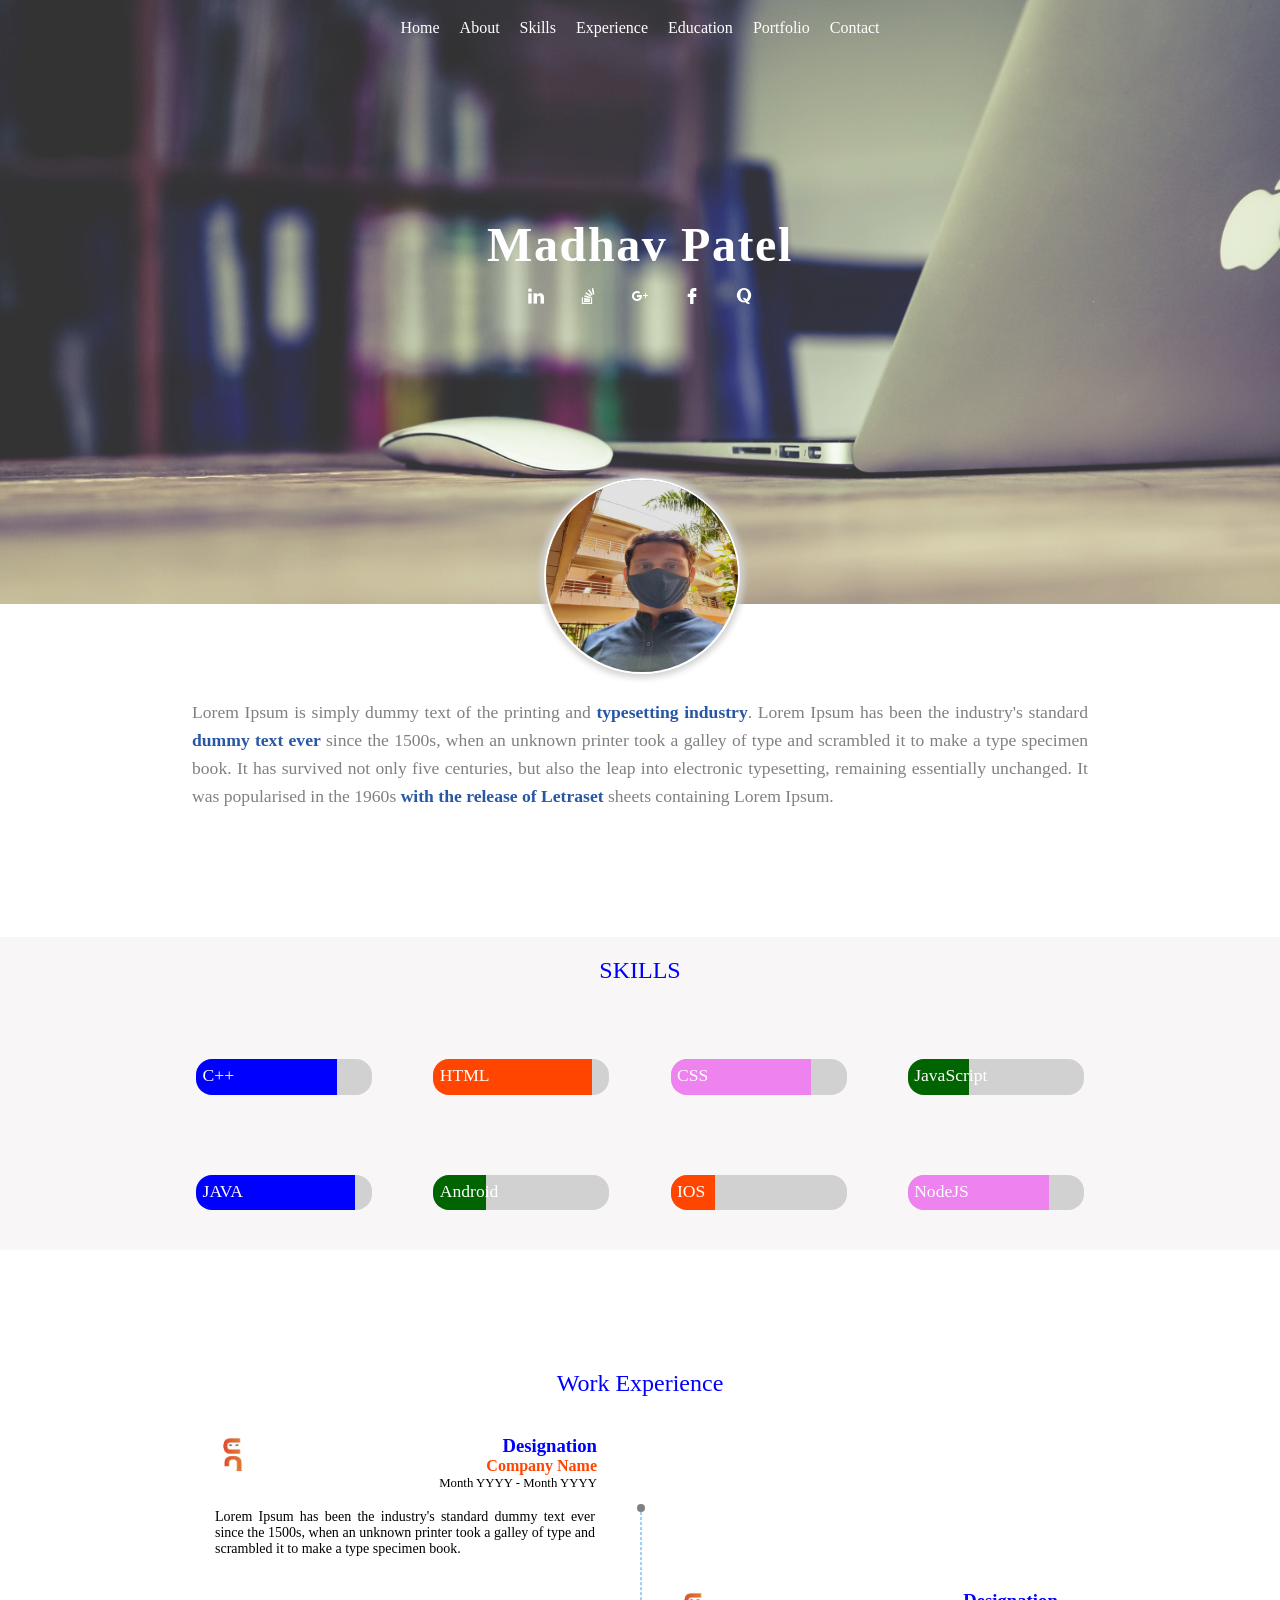
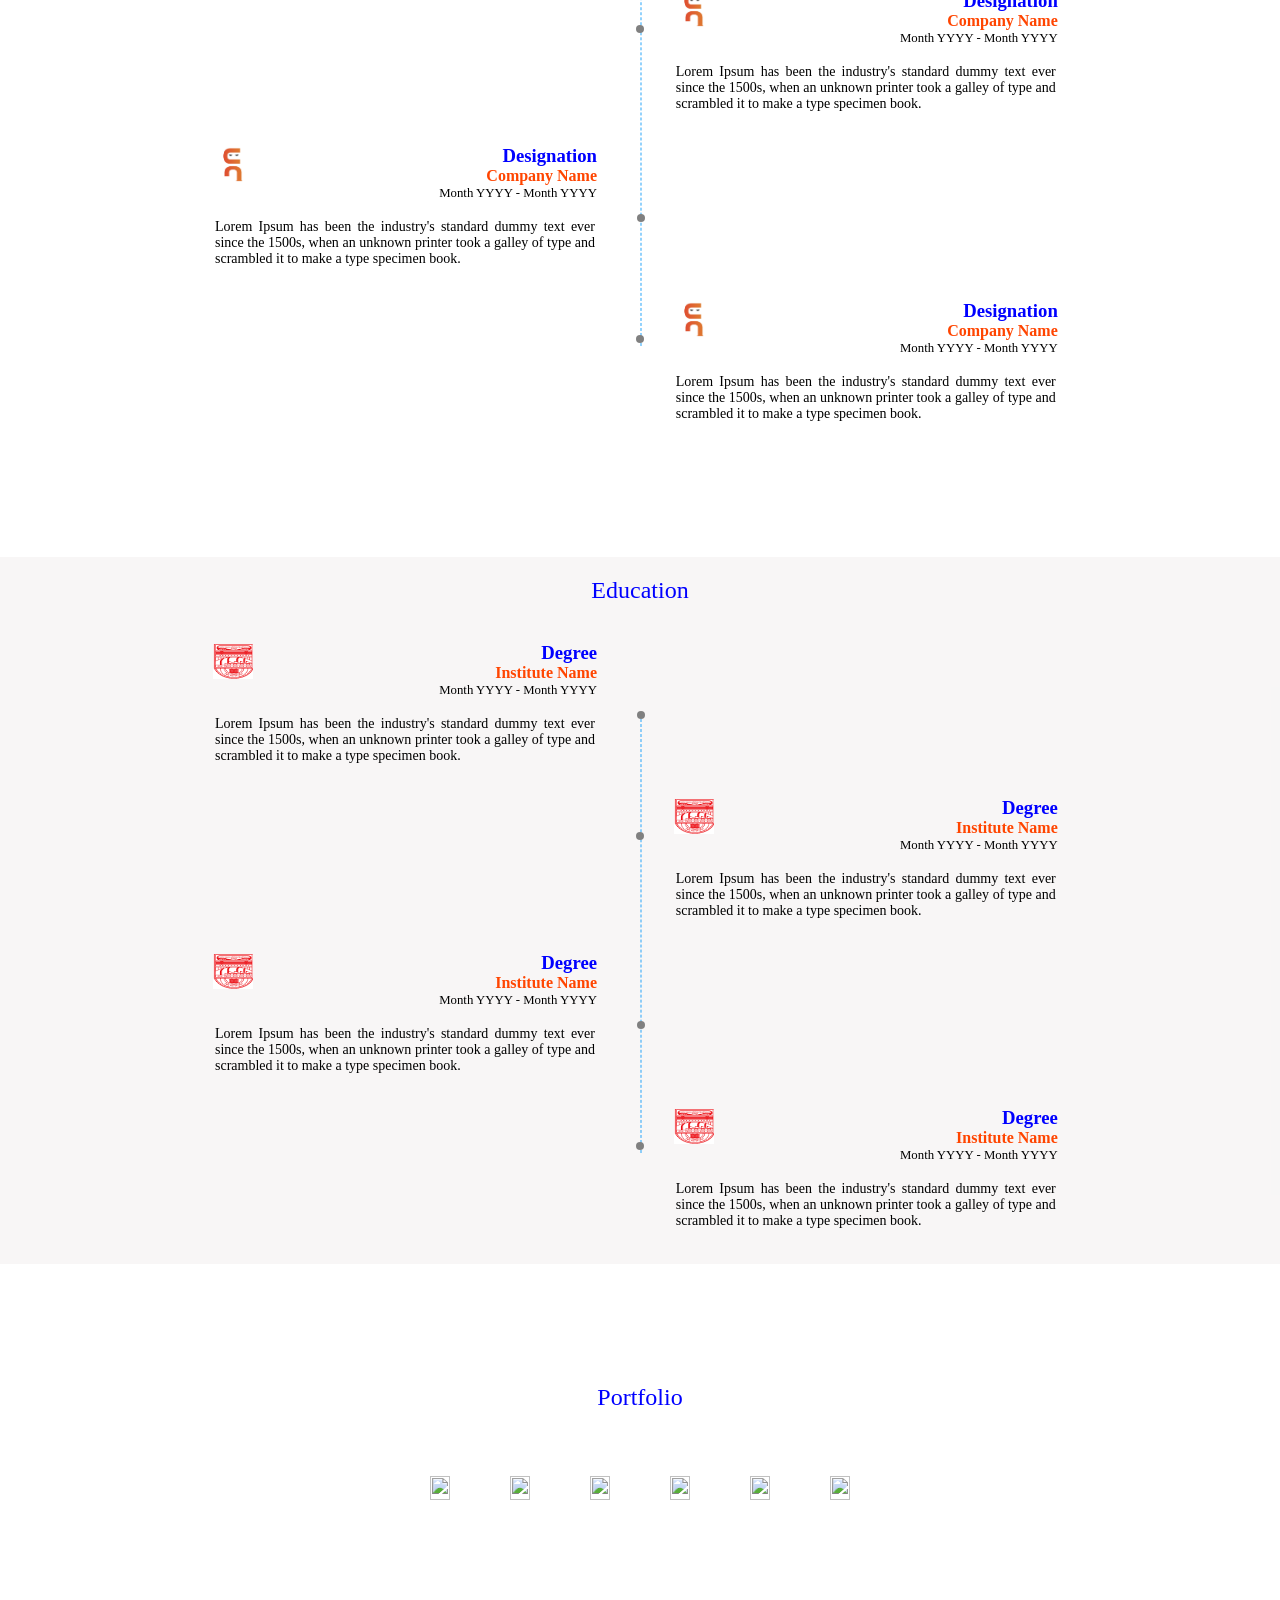
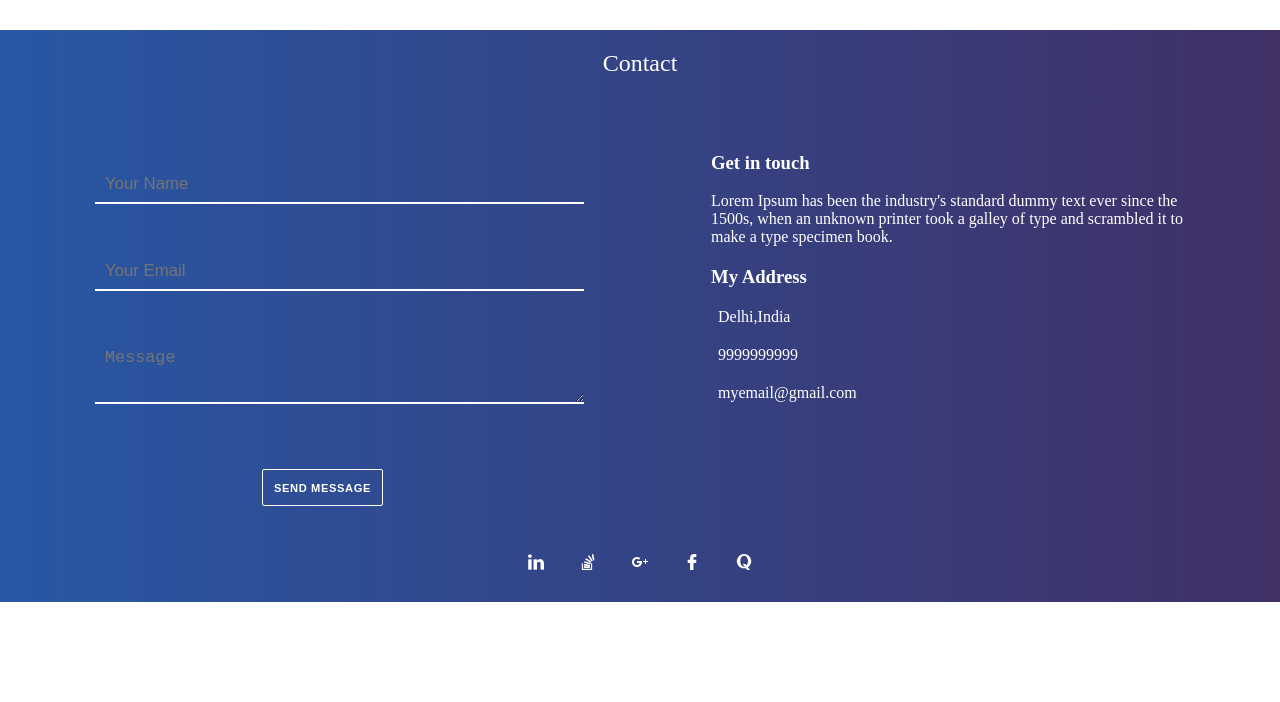
==== Resume(work).html @ 385d934e "intial commit" ====
<!DOCTYPE html>
<html>
<head>
    <title>
        Madhav Patel
    </title>
    <link rel="stylesheet" type="text/css" href="Work experience.css">
    <script src="https://kit.fontawesome.com/8ee6a685e1.js" crossorigin="anonymous"></script>

</head>
<body>

    <header id="body-header">
     <nav>
      <ul class="horizontal-list  text-center nav-bar">
        <li>
            <a href="#">Home</a>
        </li>
        <li>
            <a href="#about">About</a>
        </li>
        <li>
            <a href="#skills">Skills</a>
        </li>
        <li>
            <a href="#experience">Experience</a>
        </li>
        <li>
            <a href="#education">Education</a>
        </li>
        <li>
            <a href="#portfolio">Portfolio</a>
        </li>
        <li>
            <a href="#contact">Contact</a>
        </li>
      </ul>
     </nav>

     <div id="name-social-container">
        <div class="text-center">
            <h1 id="my-name">
                Madhav Patel
            </h1>
        </div>
     
        <div>
            <ul class="horizontal-list text-center social-icons">
                <li>
                    <a href="#">
                        <img src="image/linkedin(trans).png" alt="" />
                    </a>
                </li>
                
                <li>
                    <a href="#">
                        <img src="image/stack overflow(trans).png" />
                    </a>
                </li>
                <li>
                    <a href="#">
                        <img src="image/google+(trans).png" alt="" />
                    </a>
                </li>
                <li>
                    <a href="#">
                        <img src="image/faceboook(trans).png" alt="" />
                    </a>
                </li>
                <li>
                    <a href="#">
                        <img src="image/quora(trans).png" alt="" />
                    </a>
                </li>
            </ul>

        </div>
     </div>


    </header>
    <main>

        <section id="about">
            <div id="my-image"><img src="image/my_image.jpg">
            </div>
            <div id="about-para">
            <p>
                Lorem Ipsum is simply dummy text of the printing and
                 <span class="text-highlight">typesetting industry</span>.
                  Lorem Ipsum has been the industry's standard 
                  <span class="text-highlight">dummy text ever</span>
                   since the 1500s, when an unknown printer took a galley 
                   of type and scrambled it to make a type specimen book. 
                   It has survived not only five centuries, but also the
                    leap into electronic typesetting, remaining essentially unchanged.
                     It was popularised in the 1960s 
                     <span class="text-highlight">with the release of Letraset</span> 
                     sheets containing Lorem Ipsum.

            </p>
        </div>
        </section>


        

        <section id="skills">
                 <h1 class="section-heading mb75px">
                    <span><i class="fa-solid fa-chalkboard-user"></i>
                    </span>
                    <span>SKILLS</span></h1>
                <div class="skills-display">
                 <div class="skill-progress">
                    <div id="cplus">C++</div>
                 </div>
                 <div class="skill-progress">
                    <div id="html">HTML</div>
                 </div> 
                 <div class="skill-progress">
                    <div id="css">CSS</div>
                 </div> 
                 <div class="skill-progress">
                    <div id="js">JavaScript</div>
                 </div>
                 <div class="skill-progress">
                    <div id="java">JAVA</div>
                 </div> 
                  <div class="skill-progress">
                    <div id="android">Android</div>
                 </div> 
                 <div class="skill-progress">
                    <div id="ios">IOS</div>
                 </div>
                  <div class="skill-progress">
                        <div id="nodejs">NodeJS</div>
                     </div>
                 
                </div>
        </section>





        <section id="experience">
               <h1 class="section-heading mb75px">
                <span><i class="fa-solid fa-briefcase"></i>
                </span>
                <span>Work Experience</span>
               </h1>
            <div class="timeline">
                <div class="timeline-box">
                 <div class="logo">
                    <img src="image/ninjasicon.jpg" style="height:35px; width:40px;">
                 </div>
                  <div class="name">
                   <div><h3>Designation</h3></div>
                   <div><h4>Company Name</h4></div>
                   <div>Month YYYY - Month YYYY</div>
                   </div>
                   <div class="description">
                    <p>Lorem Ipsum has been the industry's standard 
                        dummy text ever since the 1500s, when an unknown printer took a galley 
                         of type and scrambled it to make a type specimen book.
                   </p>
                   </div>
                </div>
                <div class="timeline-box">
                    <div class="logo">
                        <img src="image/ninjasicon.jpg" style="height:35px; width:40px;">
                     </div>
                      <div class="name">
                       <div><h3>Designation</h3></div>
                       <div><h4>Company Name</h4></div>
                       <div>Month YYYY - Month YYYY</div>
                       </div>
                       <div class="description">
                        <p>Lorem Ipsum has been the industry's standard 
                            dummy text ever since the 1500s, when an unknown printer took a galley 
                             of type and scrambled it to make a type specimen book.
                       </p>
                       </div>
                </div>
                <div class="timeline-box">
                    <div class="logo">
                        <img src="image/ninjasicon.jpg" style="height:35px; width:40px;">
                     </div>
                      <div class="name">
                       <div><h3>Designation</h3></div>
                       <div><h4>Company Name</h4></div>
                       <div>Month YYYY - Month YYYY</div>
                       </div>
                       <div class="description">
                        <p>Lorem Ipsum has been the industry's standard 
                            dummy text ever since the 1500s, when an unknown printer took a galley 
                             of type and scrambled it to make a type specimen book.
                       </p>
                       </div>
                </div>
                <div class="timeline-box">
                    <div class="logo">
                        <img src="image/ninjasicon.jpg" style="height:35px; width:40px;">
                     </div>
                      <div class="name">
                       <div><h3>Designation</h3></div>
                       <div><h4>Company Name</h4></div>
                       <div>Month YYYY - Month YYYY</div>
                       </div>
                       <div class="description">
                        <p>Lorem Ipsum has been the industry's standard 
                            dummy text ever since the 1500s, when an unknown printer took a galley 
                             of type and scrambled it to make a type specimen book.
                       </p>
                       </div>
                </div>

                <div class="timeline-divider">
                 <div class="timeline-traveller">
                    <i class="fa-solid fa-plane"></i>
                  </div>
    
                </div>
            </div>
            
        </section>




        <section id="education">
            <h1 class="section-heading mb75px">
                <span><i class="fa-solid fa-graduation-cap"></i>
                </span>
                <span>Education</span>
               </h1>
            <div class="timeline">
                <div class="timeline-box">
                    <div class="logo">
                        <img src="image/hbtu_logo.png" style="height:35px; width:40px;">
                     </div>
                      <div class="name">
                       <div><h3>Degree</h3></div>
                       <div><h4>Institute Name</h4></div>
                       <div>Month YYYY - Month YYYY</div>
                       </div>
                       <div class="description">
                        <p>Lorem Ipsum has been the industry's standard 
                            dummy text ever since the 1500s, when an unknown printer took a galley 
                             of type and scrambled it to make a type specimen book.
                       </p>
                       </div>
                </div>
                <div class="timeline-box">
                    <div class="logo">
                        <img src="image/hbtu_logo.png" style="height:35px; width:40px;">
                     </div>
                      <div class="name">
                       <div><h3>Degree</h3></div>
                       <div><h4>Institute Name</h4></div>
                       <div>Month YYYY - Month YYYY</div>
                       </div>
                       <div class="description">
                        <p>Lorem Ipsum has been the industry's standard 
                            dummy text ever since the 1500s, when an unknown printer took a galley 
                             of type and scrambled it to make a type specimen book.
                       </p>
                       </div>
                </div>
                <div class="timeline-box">
                    <div class="logo">
                        <img src="image/hbtu_logo.png" style="height:35px; width:40px;">
                     </div>
                      <div class="name">
                       <div><h3>Degree</h3></div>
                       <div><h4>Institute Name</h4></div>
                       <div>Month YYYY - Month YYYY</div>
                       </div>
                       <div class="description">
                        <p>Lorem Ipsum has been the industry's standard 
                            dummy text ever since the 1500s, when an unknown printer took a galley 
                             of type and scrambled it to make a type specimen book.
                       </p>
                       </div>
                </div>
                <div class="timeline-box">
                    <div class="logo">
                        <img src="image/hbtu_logo.png" style="height:35px; width:40px;">
                     </div>
                      <div class="name">
                       <div><h3>Degree</h3></div>
                       <div><h4>Institute Name</h4></div>
                       <div>Month YYYY - Month YYYY</div>
                       </div>
                       <div class="description">
                        <p>Lorem Ipsum has been the industry's standard 
                            dummy text ever since the 1500s, when an unknown printer took a galley 
                             of type and scrambled it to make a type specimen book.
                       </p>
                       </div>
                </div>

                <div class="timeline-divider">
                 <div class="timeline-traveller">
                    <i class="fa-solid fa-car-side"></i>
                  </div>
    
                </div>
            </div>
        </section>





        <section id="portfolio">
            <h1 class="section-heading mb75px">
                <span><i class="fa-solid fa-list"></i>
                </span>
                <span>Portfolio</span></h1>
            <div class="portfolio-details">
               <div id="portfolio-image-container">
                <img src="https://ninjasfiles.s3.amazonaws.com/asset_0000000000000025_1550237330_codezen_2.png">
                 <div id="project-description">
                    <p>Write here basic details about the project</p>
                 </div>
                </div>

               <div id="portfolio-image-container">
                <img src="https://ninjasfiles.s3.amazonaws.com/asset_0000000000000026_1550237353_project_2.jpeg">
                <div id="project-description">
                    <p>Write here basic details about the project</p>
                 </div>
                </div>

               <div id="portfolio-image-container">
                <img src="https://ninjasfiles.s3.amazonaws.com/asset_0000000000000029_1550237386_project.jpeg">
                <div id="project-description">
                    <p>Write here basic details about the project</p>
                 </div>
                </div>

               <div id="portfolio-image-container">
                <img src="https://ninjasfiles.s3.amazonaws.com/asset_0000000000000027_1550237355_project_3.png">
                <div id="project-description">
                    <p>Write here basic details about the project</p>
                 </div>
                 </div>

               <div id="portfolio-image-container">
                <img src="https://ninjasfiles.s3.amazonaws.com/asset_0000000000000024_1550237299_codezen.png">
                <div id="project-description">
                    <p>Write here basic details about the project</p>
                </div>

            </div>

               <div id="portfolio-image-container">
                <img src="https://ninjasfiles.s3.amazonaws.com/asset_0000000000000028_1550237365_tree.jpeg">
                <div id="project-description">
                    <p>Write here basic details about the project</p>
                 </div>
                </div>
             
            </div>

        </section>





        <section id="contact">
                <h1 class="section-heading mb75px">
                <span><i class="fa-regular fa-address-card"></i>
                </span>
                <span>Contact</span></h1>
                <div id="contact-container">
                <div id="details">
                    <form>
                       <div> <input type="text" name="your-name" 
                        placeholder="Your Name"></div>

                       <div><input type="email" name="your-email" 
                        placeholder="Your Email"></div> 

                        <div><textarea  name="message" 
                        placeholder="Message" rows="2" cols="40"></textarea></div>

                       <div><button type="submit"><small><b>SEND MESSAGE</b></small> </button>
                       </div> 
                    </form>
                </div>

                <div id="site-details">
                   <div>
                    <h3>Get in touch</h3>
                    <p>Lorem Ipsum has been the industry's standard 
                         dummy text ever since the 1500s, when an unknown printer took a galley 
                          of type and scrambled it to make a type specimen book.
                    </p>
                    </div>

                  <div id =address>
                    <h3>My Address</h3>
                    <div><span><i class="fa-solid fa-location-dot"></i>
                        </span>
                        <span> &ensp;Delhi,India</span>
                    </div>

                    <div><span><i class="fa-solid fa-mobile-screen-button"></i>
                    </span>
                    <span> &ensp;9999999999</span>
                    </div>

                    <div><span><i class="fa-regular fa-envelope"></i>
                    </span>
                    <span> &ensp;myemail@gmail.com</span>
                    </div>
                  </div>
                </div>
                </div>
               
                <div  id="icons">
                    <ul class="horizontal-list text-center social-icons">
                        <li>
                            <a href="#">
                                <img src="image/linkedin(trans).png" alt="" />
                            </a>
                        </li>
                        
                        <li>
                            <a href="#">
                                <img src="image/stack overflow(trans).png" />
                            </a>
                        </li>
                        <li>
                            <a href="#">
                                <img src="image/google+(trans).png" alt="" />
                            </a>
                        </li>
                        <li>
                            <a href="#">
                                <img src="image/faceboook(trans).png" alt="" />
                            </a>
                        </li>
                        <li>
                            <a href="#">
                                <img src="image/quora(trans).png" alt="" />
                            </a>
                        </li>
                    </ul>
        
                </div>
                
        </section>

    </main>

</body>
</html>
---- Work experience.css ----
body{
    margin: 0px;
}

/* header  */
#body-header{
    opacity: 0.8;
    height: 65vh;
    background-image: url("image/macbook_mouse.jpg");
    background-position: center;
    background-attachment: fixed;
    background-size: cover;
    padding-top: 1.2rem;
}

/* horizontal list  */
.horizontal-list{
    list-style: none;
    padding-left: 0px;
    margin: 0px;
}

.horizontal-list li{
    display: inline-block;
    margin: 0px 8px;
}

.horizontal-list li a{
    color: white;
    text-decoration: none;
    transition: color 0.5s,  border-bottom 4s;
}

.nav-bar li a:hover{
    color: lightgrey;
    border-bottom: 1px solid white;
    
}

.text-center{
    text-align:center;
}

/* name  and social icons */
#name-social-container{
    margin-top: 20vh;
}

#my-name{
    font-size: 3rem;
    letter-spacing: 0.1rem;
    color: white;
    font-weight: 900;
    margin-bottom: 0.5rem;
}

.social-icons li a img{
    padding: 8px; 
    width:1rem;
}

.social-icons li{
    border-radius: 50%;
    
}

.social-icons li:hover {
    box-shadow: 0px 0px 6px 4px rgba(230, 196, 196, 0.3);
    
}



/* about section  */

#about{
    height:auto;
    width: 100%;
    position:relative;
    /* relative :to make image appear on top of image  */
}

#my-image{
          height:12rem;
          width: 12rem;
          margin:auto;
          margin-top:-14vh;
}

#my-image img{
    width: 100%;
    height: 100%;
    border-radius: 50%;
    border:2px solid white;
    box-shadow: 0px 0px 6px 4px lightgray ;
}

#about-para{
    color: grey;
    font-size: 1.1rem;
    width:70%;
    line-height: 28px;
    padding:10px;
    text-align: justify; 
    margin:auto;
}

.text-highlight{
    color:#2857a4;
    font-weight:bolder;
}

/* adding flex and css selectors  */
section{
    width: 100%;
    /* height: 75vh; */
    display:flex;
    flex-direction: column;
    margin-bottom:100px;
    /* box-sizing: border-box; */

}

section:nth-child(2n){
    background-color: rgba(235, 230, 232, 0.377);
    margin-bottom:100px;
}

section:nth-child(2n+1){
    background-color:#ffffffff; 
}


/* skill section  */
.section-heading{
    color:blue;
    width:auto;
    padding: 20px 10px 10px; 
    font-weight: 400;
}

.mb75px{
    margin: auto;
    margin-bottom:25px; 
}

.skills-display{
    width: 75%;
    margin:auto;
     display:flex;
     flex-direction: row;
     flex-wrap: wrap;
     justify-content: space-evenly;
}

.skill-progress{
    width:11rem;
    height:2.2rem;
    /* border:1px solid black; */
    border-radius:  1rem;
    margin: 40px 25px;
    background-color: rgba(207, 206, 206, 0.911);
}

.skill-progress div{
    border-radius:1rem 0rem 0rem 1rem;
    text-indent: 0.4rem;
    line-height:2rem;
    font-size: 1.1rem;
    font-weight: 400;
    
}



#cplus{
    width:80%;
    height:100%;
    background-color: blue;
    color:white;
}

#html{
    width:90%;
    height:100%;
    background-color:orangered ;
    color:white;
}

#css{
    width:80%;
    height:100%;
    background-color: violet;
    color:white;
}

#js{
    width:35%;
    height:100%;
    background-color: darkgreen;
    color:white;
}

#java{
    width:90%;
    height:100%;
    background-color:blue ;
    color:white;
}

#android{
    width: 30%;
    height:100%;
    background-color:darkgreen ;
    color:white;
}

#ios{
    width: 25%;
    height:100%;
    background-color:orangered ;
    color:white;
}

#nodejs{
    width: 80%;
    height:100%;
    background-color:violet ;
    color:white;
}

/* portfolio section  */

#portfolio{
    height: auto;
}

.portfolio-details{
    display: flex;
    flex-direction: row;
    flex-wrap: wrap;
    justify-content: space-around;
    margin:auto;
}
   

#portfolio-image-container{
    max-width: 300px;
    overflow: hidden;
    margin: 30px;
    background-size: cover;
    background-repeat: no-repeat;
    position: relative;
}

#portfolio-image-container img {
    width: 100%;
    height: 100%;
}


#project-description{
    transition: all 0.5s ease-in-out; 
    position: absolute;
    font-size: 1.2rem;
    top: 0;
    left: 0;
    height: 100%;
    color: transparent; 
    text-align: center;
    padding: 70px;
}

#portfolio-image-container:hover {
    box-shadow: 0px 0px 10px 2px rgba(120, 214, 214, 0.856);
}

#portfolio-image-container:hover #project-description{
    color:white;
    background-color: #80808078;

}

/* experience section  */

.timeline{
    position: relative;
    width:75%;
    /* border:2px solid black;  */
    margin: auto;
}

.timeline-box{ 
    position: relative;
    margin: 5px;
    width: 40%;
    min-height: 150px;
    left:5%;
    /* border:2px solid black;   */
}

.timeline-box:nth-child(2n){
   position: relative;
    left:53%;
}

.timeline-box:nth-child(2n+1)::after{
    content: '';
    width:0.5rem;
    height:0.5rem;
    border-radius: 50%; 
    background-color:grey;
    position: absolute;  
    top:45%;
    right:-12.5%;
    z-index: 1;
}

.timeline-box:nth-child(2n)::after{
    content: '';
    width:0.5rem;
    height:0.5rem;
    border-radius: 50%; 
    background-color:grey;
    position: absolute;  
    top:22%;
    left:-9.75%;
    z-index: 1;

}

.name div:nth-child(3){
    font-size: 0.8rem;
}

.timeline-divider{
    position: absolute;
    height: 70%;
    width: 0;
    top:12%;
    left:50%;
    border: 1px dashed #0096fa6b;   
    
}

.timeline-traveller{
    transform: rotate(90deg);
    position:sticky;
    top: 30%; 
    z-index: 2;
} 


.logo{
    display: inline-block;
    position: absolute;
    left: 0%;
    top:0%;
}

.name {
    display:flex;
    flex-direction: column;
    align-items: flex-end;
}

.description{
    position: absolute;
    top:50%;
    left: 0%;
    margin: -5% 0 0 0;
    font-size: 1rem;
}


.name h3{
    color: blue;
    margin-top: -1.72px; 
}

.name h4{
    color:orangered;
    margin: -18.72px 0 ;
}

.timeline-box p{
    font-size: 14px;
    padding:2px;
    /* line-height:20px;  */
    text-align: justify;
}
















/* contact section  */
#contact{
    background:linear-gradient(to right,#2857a4,#403066);
    height:auto;
    color:white;
    
}

#contact .section-heading {
    color:white;
    width:auto;
    padding: 20px 10px 10px;
    font-weight: 400;
}

#contact-container{
    display:flex;
    flex-wrap: wrap;
}

#contact-container div{
    margin:20px 15px 10px 40px;
}


textarea , input{
    max-width: 90%;
    margin: 15px;
    padding: 4px 10px;
    border: 0px solid transparent;
    border-bottom: 2px solid white;
    color: #d9dcdd;
    background: transparent;
    width: 90%;
    line-height: 1.6;
    font-size: 1.05rem;
}

input:focus,
select:focus,
textarea:focus,
button:focus {
    outline: none;
}



input[type="placeholder"]{
    color:gray;
}

 #details button{
    border:1px solid white;
    background:transparent;
    margin-top: 5%;
    margin-left: 35%;
    border-radius: 2px;
    color: white;
    font-family: sans-serif;
    font-weight: 700;
    letter-spacing: 0.046875em;
    line-height: 1;
    padding: 0.8em 0.8em 0.78em;
    text-transform: uppercase;
 }

 #details button:hover{
    background: white;
    color: #13386fe0;
 }

 #details{
      width:45%

 }

 #site-details{
    width: 43%;
 }
 #address div{
    margin-left: -1px;
 }


 #icons{
    width:50%;
    margin:20px auto;
 }
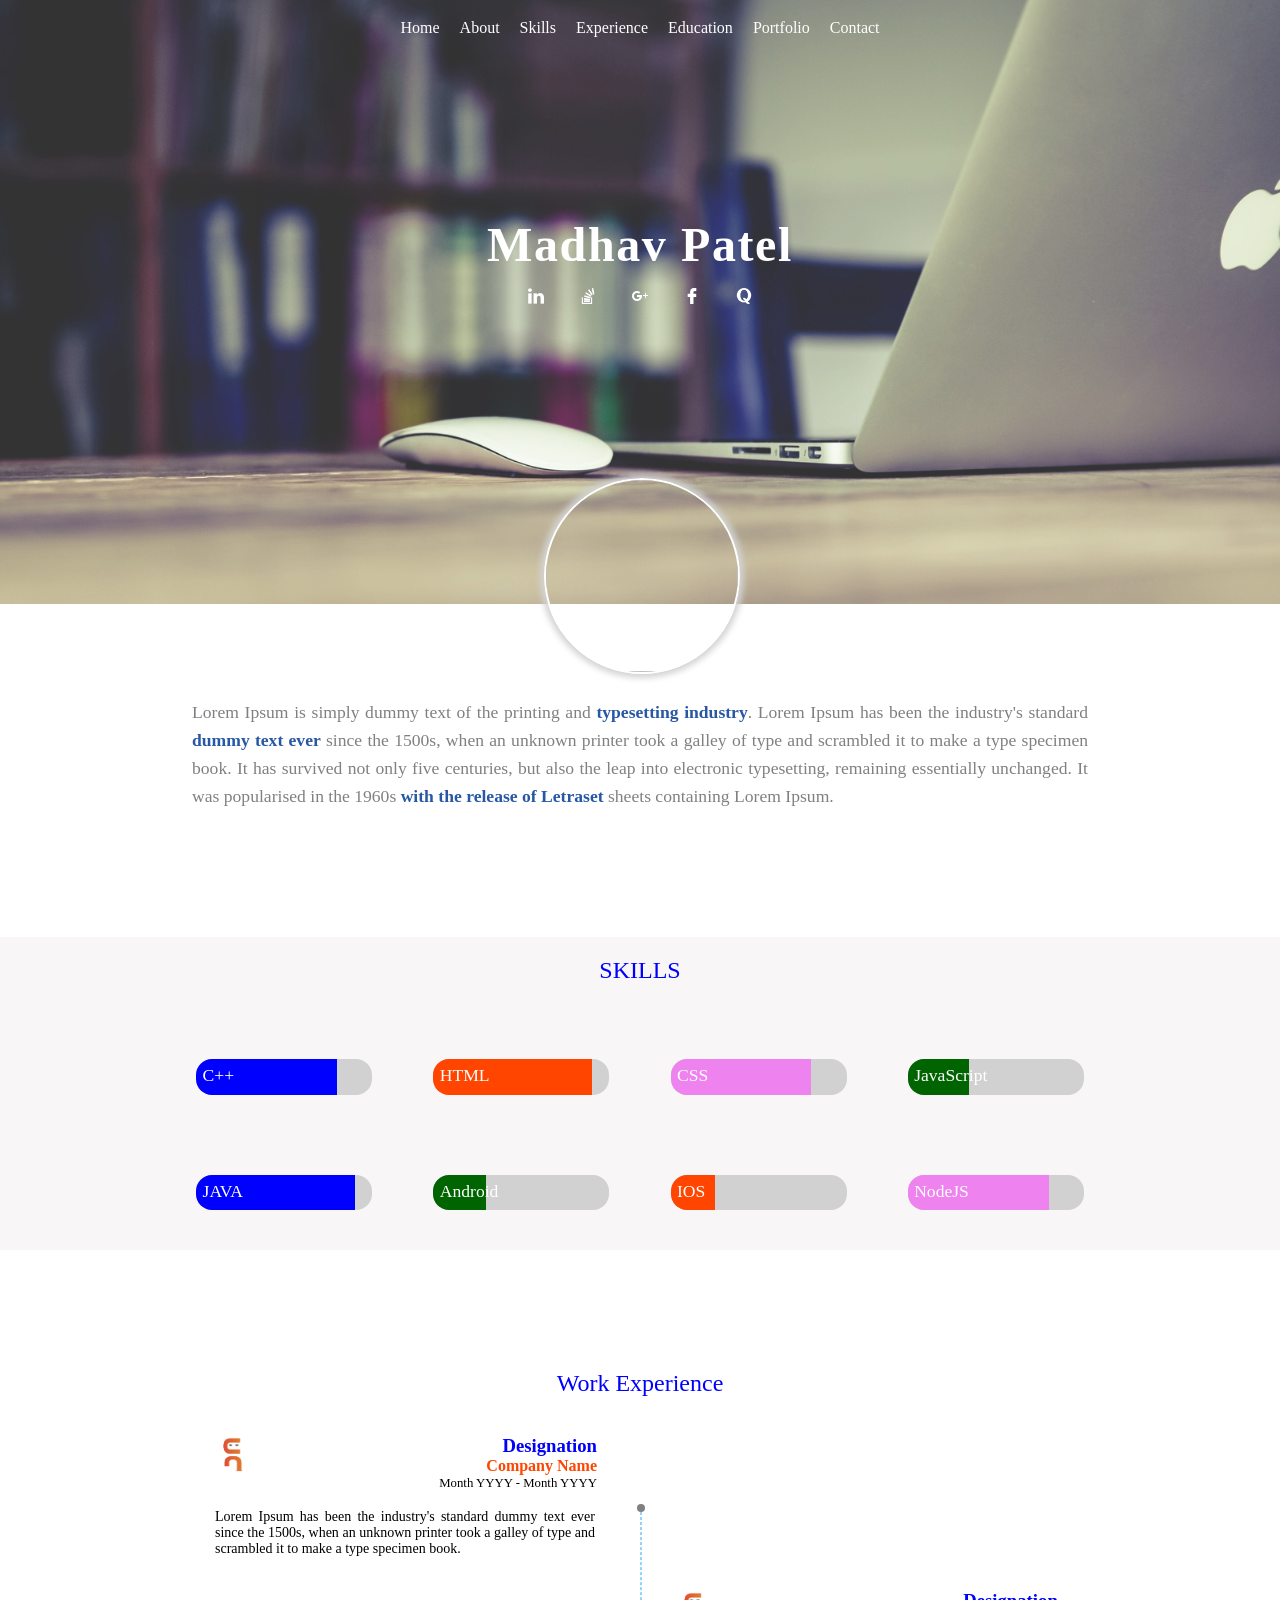
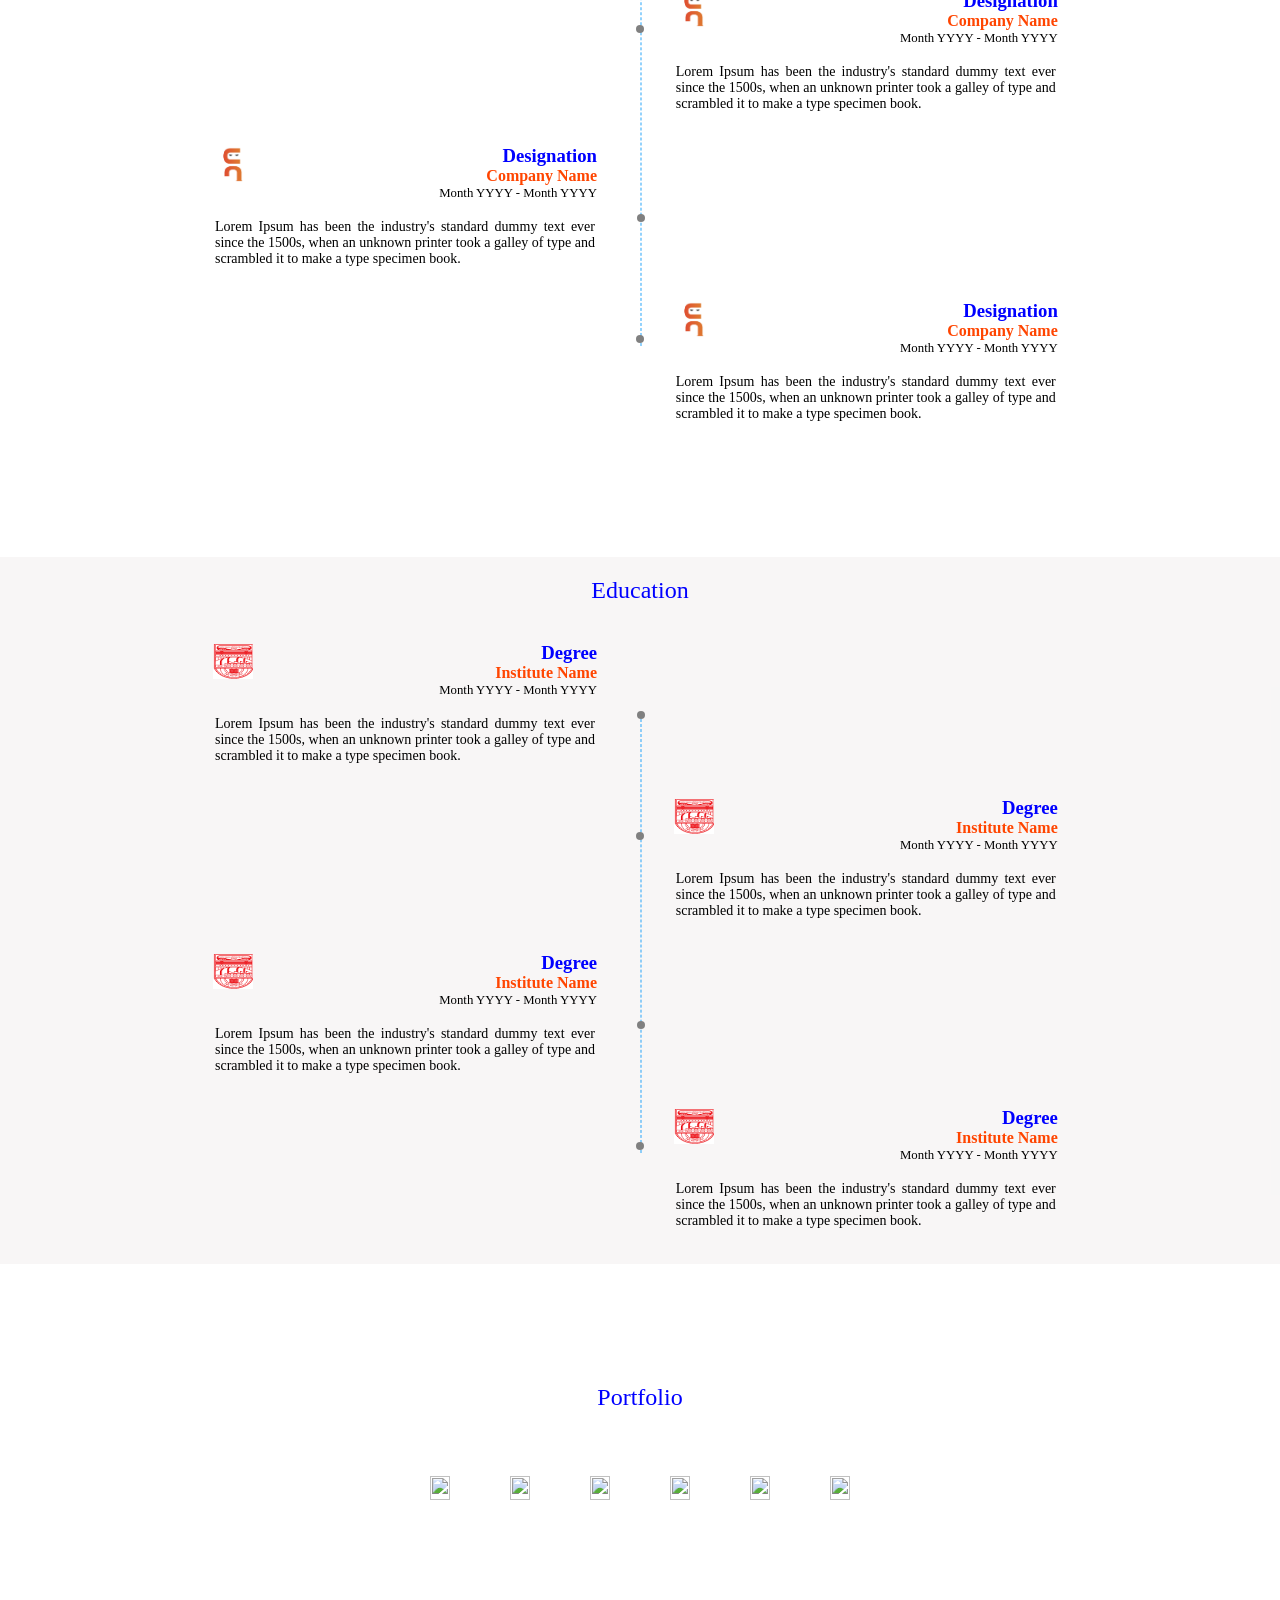
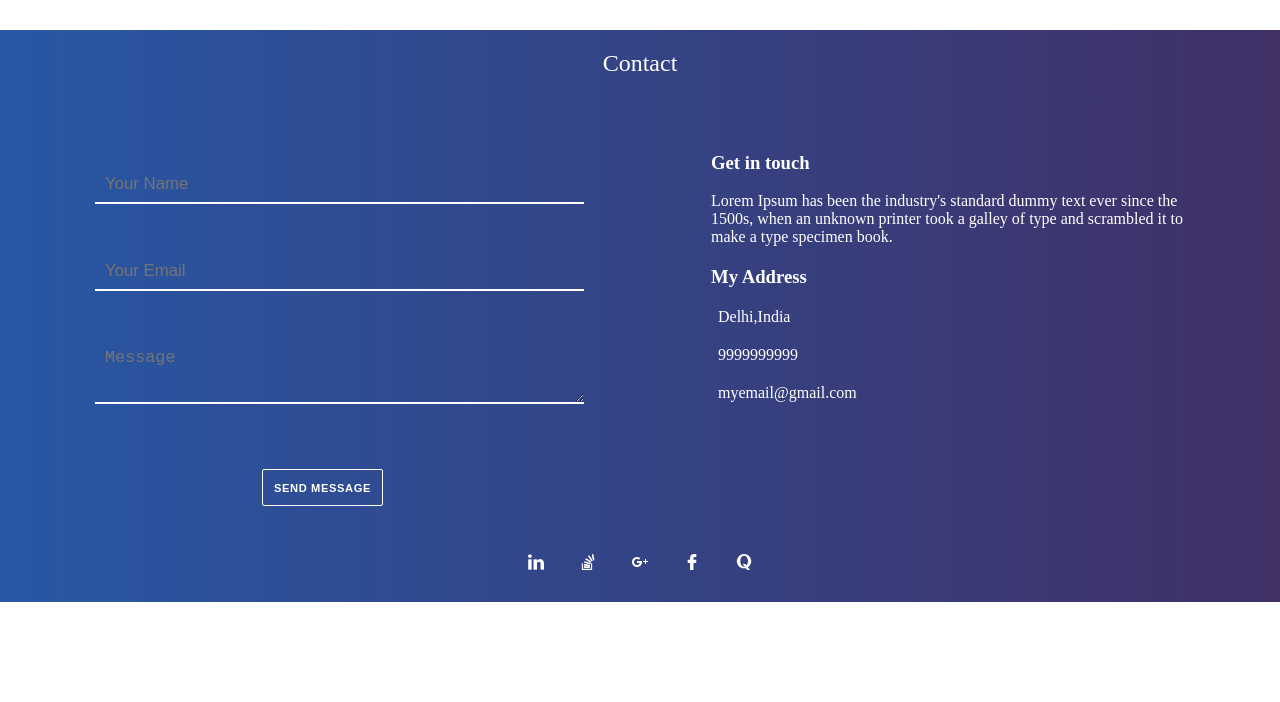
==== commit 35f640e9: "update image" ====
--- a/Resume(work).html
+++ b/Resume(work).html
@@ -82,7 +82,7 @@
     <main>
 
         <section id="about">
-            <div id="my-image"><img src="image/my_image.jpg">
+            <div id="my-image"><img src="image/image.jpg">
             </div>
             <div id="about-para">
             <p>
@@ -458,4 +458,4 @@
     </main>
 
 </body>
-</html>+</html>
